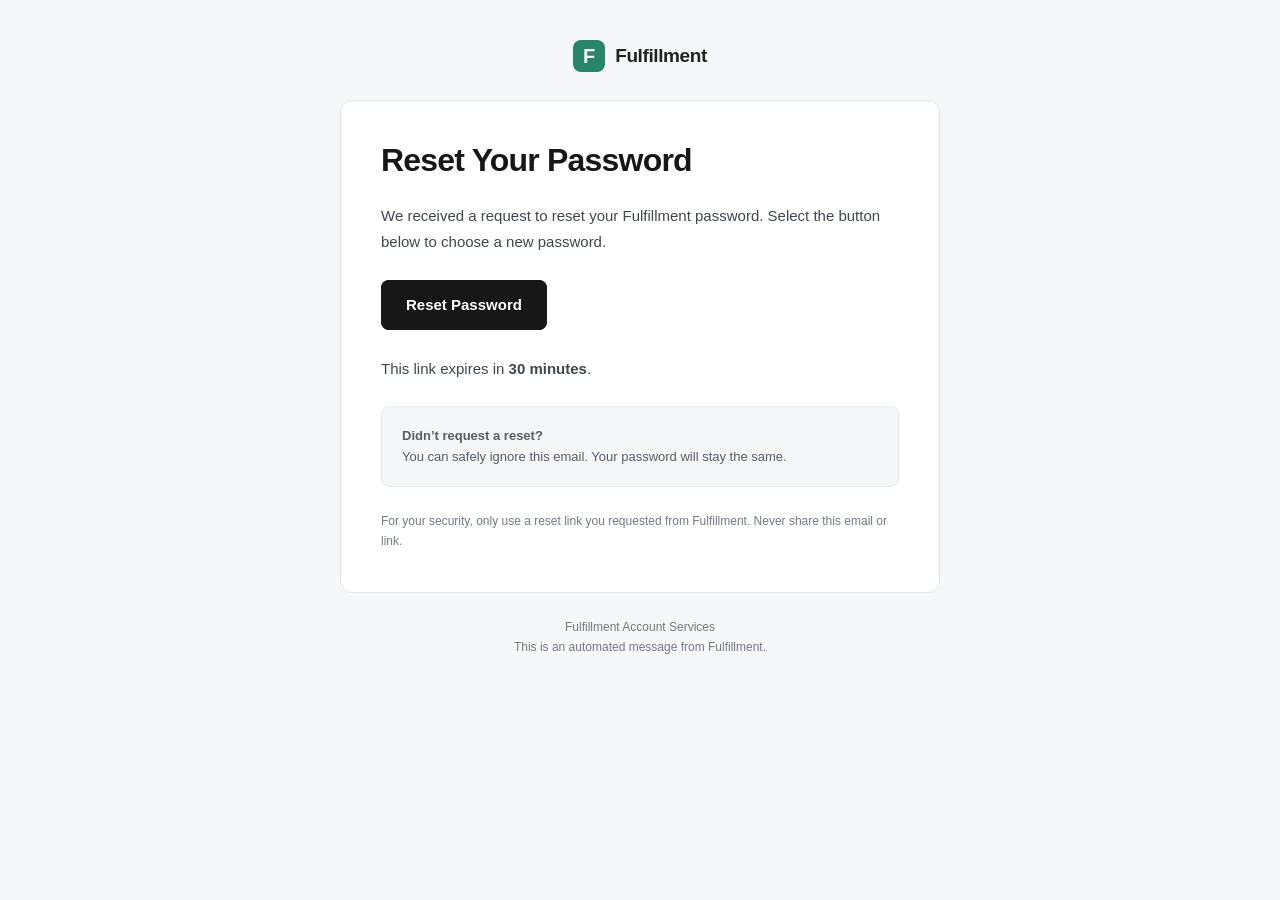
==== supabase/templates/recovery.html @ 10bcc5fd "Redesign transactional emails with shared responsive layout" ====
<!doctype html>
<html lang="en"><head><meta charset="utf-8"><meta name="viewport" content="width=device-width, initial-scale=1"><meta name="color-scheme" content="light"><title>Reset Your Password</title><style>@media only screen and (max-width:600px){.email-outer{padding:20px 12px!important}.email-content{padding:30px 22px!important}.email-title{font-size:28px!important;line-height:1.2!important}.email-brand{padding-bottom:24px!important}}a:hover{opacity:.85}</style></head>
<body style="margin:0;padding:0;background:#f6f7f8;color:#202124;font-family:Arial,Helvetica,sans-serif;-webkit-text-size-adjust:100%;text-size-adjust:100%">
<div style="display:none;font-size:1px;color:#f6f7f8;line-height:1px;max-height:0;max-width:0;opacity:0;overflow:hidden;mso-hide:all">Use this secure link to reset your Fulfillment password.</div>
<table role="presentation" width="100%" cellspacing="0" cellpadding="0" style="table-layout:fixed;background:#f6f7f8"><tr><td class="email-outer" align="center" style="padding:40px 20px">
<!--[if mso]><table role="presentation" width="600"><tr><td><![endif]-->
<table role="presentation" width="100%" cellspacing="0" cellpadding="0" style="max-width:600px;table-layout:fixed"><tr><td class="email-brand" align="center" style="padding:0 0 28px"><table role="presentation" cellspacing="0" cellpadding="0"><tr><td width="32" height="32" bgcolor="#27856a" style="width:32px;height:32px;border-radius:8px;text-align:center;font-family:Arial,Helvetica,sans-serif;font-size:20px;line-height:32px;font-weight:700;color:#ffffff">F</td><td style="padding-left:10px;font-family:Arial,Helvetica,sans-serif;font-size:19px;line-height:28px;font-weight:700;letter-spacing:-.4px;color:#202124">Fulfillment</td></tr></table></td></tr>
<tr><td class="email-content" bgcolor="#ffffff" style="padding:40px;border:1px solid #e3e6e9;border-radius:12px;font-family:Arial,Helvetica,sans-serif;overflow-wrap:anywhere;word-break:break-word"><h1 class="email-title" style="margin:0 0 24px;font-family:Arial,Helvetica,sans-serif;font-size:32px;line-height:1.2;font-weight:700;letter-spacing:-.8px;color:#171717;overflow-wrap:anywhere;word-break:normal">Reset Your Password</h1><p style="margin:0 0 18px;font-family:Arial,Helvetica,sans-serif;font-size:15px;line-height:1.7;color:#41464d;overflow-wrap:anywhere;word-break:break-word">We received a request to reset your Fulfillment password. Select the button below to choose a new password.</p><table role="presentation" cellspacing="0" cellpadding="0" style="margin:26px 0"><tr><td bgcolor="#171717" style="border-radius:8px;text-align:center"><a href="{{ .ConfirmationURL }}" style="display:inline-block;border:1px solid #171717;border-radius:8px;padding:14px 24px;font-family:Arial,Helvetica,sans-serif;font-size:15px;line-height:20px;font-weight:700;color:#ffffff;text-decoration:none;mso-padding-alt:0">Reset Password</a></td></tr></table><p style="margin:0 0 18px;font-family:Arial,Helvetica,sans-serif;font-size:15px;line-height:1.7;color:#41464d;overflow-wrap:anywhere;word-break:break-word">This link expires in <strong>30 minutes</strong>.</p><table role="presentation" width="100%" cellspacing="0" cellpadding="0" style="table-layout:fixed;margin:24px 0 0"><tr><td style="padding:18px 20px;background:#f5f6f7;border:1px solid #e7e9ec;border-radius:8px;font-family:Arial,Helvetica,sans-serif;font-size:13px;line-height:1.65;color:#555d66;overflow-wrap:anywhere;word-break:break-word"><strong>Didn’t request a reset?</strong><br>You can safely ignore this email. Your password will stay the same.</td></tr></table><p style="margin:24px 0 0;font-family:Arial,Helvetica,sans-serif;font-size:12px;line-height:1.7;color:#737a83">For your security, only use a reset link you requested from Fulfillment. Never share this email or link.</p></td></tr>
<tr><td align="center" style="padding:24px 16px 0;font-family:Arial,Helvetica,sans-serif;font-size:12px;line-height:1.7;color:#737a83">Fulfillment Account Services<br>This is an automated message from Fulfillment.</td></tr></table>
<!--[if mso]></td></tr></table><![endif]-->
</td></tr></table></body></html>
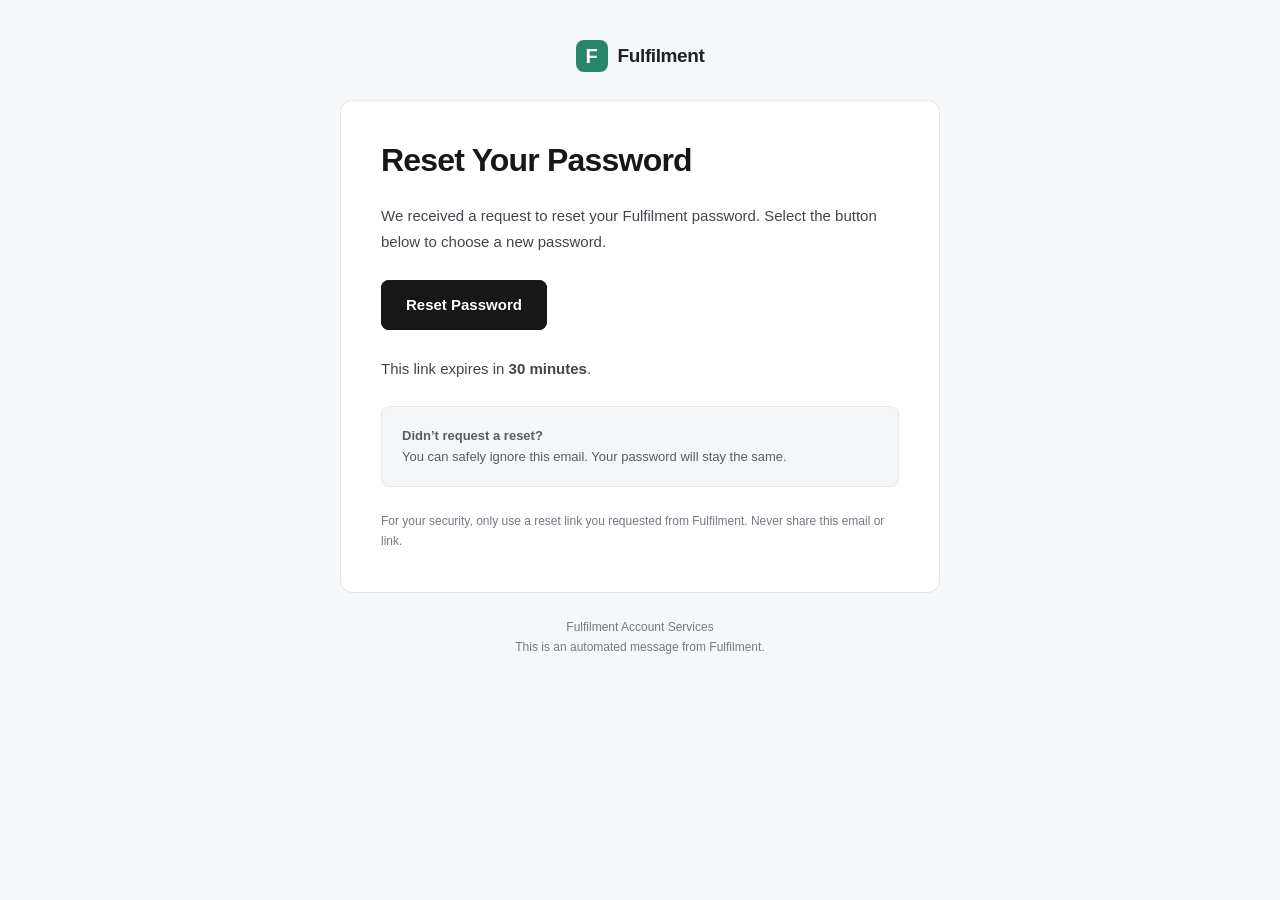
==== commit 38783bf6: "Align public branding and contact domains with fulfilment.site" ====
--- a/supabase/templates/recovery.html
+++ b/supabase/templates/recovery.html
@@ -1,11 +1,11 @@
 <!doctype html>
 <html lang="en"><head><meta charset="utf-8"><meta name="viewport" content="width=device-width, initial-scale=1"><meta name="color-scheme" content="light"><title>Reset Your Password</title><style>@media only screen and (max-width:600px){.email-outer{padding:20px 12px!important}.email-content{padding:30px 22px!important}.email-title{font-size:28px!important;line-height:1.2!important}.email-brand{padding-bottom:24px!important}}a:hover{opacity:.85}</style></head>
 <body style="margin:0;padding:0;background:#f6f7f8;color:#202124;font-family:Arial,Helvetica,sans-serif;-webkit-text-size-adjust:100%;text-size-adjust:100%">
-<div style="display:none;font-size:1px;color:#f6f7f8;line-height:1px;max-height:0;max-width:0;opacity:0;overflow:hidden;mso-hide:all">Use this secure link to reset your Fulfillment password.</div>
+<div style="display:none;font-size:1px;color:#f6f7f8;line-height:1px;max-height:0;max-width:0;opacity:0;overflow:hidden;mso-hide:all">Use this secure link to reset your Fulfilment password.</div>
 <table role="presentation" width="100%" cellspacing="0" cellpadding="0" style="table-layout:fixed;background:#f6f7f8"><tr><td class="email-outer" align="center" style="padding:40px 20px">
 <!--[if mso]><table role="presentation" width="600"><tr><td><![endif]-->
-<table role="presentation" width="100%" cellspacing="0" cellpadding="0" style="max-width:600px;table-layout:fixed"><tr><td class="email-brand" align="center" style="padding:0 0 28px"><table role="presentation" cellspacing="0" cellpadding="0"><tr><td width="32" height="32" bgcolor="#27856a" style="width:32px;height:32px;border-radius:8px;text-align:center;font-family:Arial,Helvetica,sans-serif;font-size:20px;line-height:32px;font-weight:700;color:#ffffff">F</td><td style="padding-left:10px;font-family:Arial,Helvetica,sans-serif;font-size:19px;line-height:28px;font-weight:700;letter-spacing:-.4px;color:#202124">Fulfillment</td></tr></table></td></tr>
-<tr><td class="email-content" bgcolor="#ffffff" style="padding:40px;border:1px solid #e3e6e9;border-radius:12px;font-family:Arial,Helvetica,sans-serif;overflow-wrap:anywhere;word-break:break-word"><h1 class="email-title" style="margin:0 0 24px;font-family:Arial,Helvetica,sans-serif;font-size:32px;line-height:1.2;font-weight:700;letter-spacing:-.8px;color:#171717;overflow-wrap:anywhere;word-break:normal">Reset Your Password</h1><p style="margin:0 0 18px;font-family:Arial,Helvetica,sans-serif;font-size:15px;line-height:1.7;color:#41464d;overflow-wrap:anywhere;word-break:break-word">We received a request to reset your Fulfillment password. Select the button below to choose a new password.</p><table role="presentation" cellspacing="0" cellpadding="0" style="margin:26px 0"><tr><td bgcolor="#171717" style="border-radius:8px;text-align:center"><a href="{{ .ConfirmationURL }}" style="display:inline-block;border:1px solid #171717;border-radius:8px;padding:14px 24px;font-family:Arial,Helvetica,sans-serif;font-size:15px;line-height:20px;font-weight:700;color:#ffffff;text-decoration:none;mso-padding-alt:0">Reset Password</a></td></tr></table><p style="margin:0 0 18px;font-family:Arial,Helvetica,sans-serif;font-size:15px;line-height:1.7;color:#41464d;overflow-wrap:anywhere;word-break:break-word">This link expires in <strong>30 minutes</strong>.</p><table role="presentation" width="100%" cellspacing="0" cellpadding="0" style="table-layout:fixed;margin:24px 0 0"><tr><td style="padding:18px 20px;background:#f5f6f7;border:1px solid #e7e9ec;border-radius:8px;font-family:Arial,Helvetica,sans-serif;font-size:13px;line-height:1.65;color:#555d66;overflow-wrap:anywhere;word-break:break-word"><strong>Didn’t request a reset?</strong><br>You can safely ignore this email. Your password will stay the same.</td></tr></table><p style="margin:24px 0 0;font-family:Arial,Helvetica,sans-serif;font-size:12px;line-height:1.7;color:#737a83">For your security, only use a reset link you requested from Fulfillment. Never share this email or link.</p></td></tr>
-<tr><td align="center" style="padding:24px 16px 0;font-family:Arial,Helvetica,sans-serif;font-size:12px;line-height:1.7;color:#737a83">Fulfillment Account Services<br>This is an automated message from Fulfillment.</td></tr></table>
+<table role="presentation" width="100%" cellspacing="0" cellpadding="0" style="max-width:600px;table-layout:fixed"><tr><td class="email-brand" align="center" style="padding:0 0 28px"><table role="presentation" cellspacing="0" cellpadding="0"><tr><td width="32" height="32" bgcolor="#27856a" style="width:32px;height:32px;border-radius:8px;text-align:center;font-family:Arial,Helvetica,sans-serif;font-size:20px;line-height:32px;font-weight:700;color:#ffffff">F</td><td style="padding-left:10px;font-family:Arial,Helvetica,sans-serif;font-size:19px;line-height:28px;font-weight:700;letter-spacing:-.4px;color:#202124">Fulfilment</td></tr></table></td></tr>
+<tr><td class="email-content" bgcolor="#ffffff" style="padding:40px;border:1px solid #e3e6e9;border-radius:12px;font-family:Arial,Helvetica,sans-serif;overflow-wrap:anywhere;word-break:break-word"><h1 class="email-title" style="margin:0 0 24px;font-family:Arial,Helvetica,sans-serif;font-size:32px;line-height:1.2;font-weight:700;letter-spacing:-.8px;color:#171717;overflow-wrap:anywhere;word-break:normal">Reset Your Password</h1><p style="margin:0 0 18px;font-family:Arial,Helvetica,sans-serif;font-size:15px;line-height:1.7;color:#41464d;overflow-wrap:anywhere;word-break:break-word">We received a request to reset your Fulfilment password. Select the button below to choose a new password.</p><table role="presentation" cellspacing="0" cellpadding="0" style="margin:26px 0"><tr><td bgcolor="#171717" style="border-radius:8px;text-align:center"><a href="{{ .ConfirmationURL }}" style="display:inline-block;border:1px solid #171717;border-radius:8px;padding:14px 24px;font-family:Arial,Helvetica,sans-serif;font-size:15px;line-height:20px;font-weight:700;color:#ffffff;text-decoration:none;mso-padding-alt:0">Reset Password</a></td></tr></table><p style="margin:0 0 18px;font-family:Arial,Helvetica,sans-serif;font-size:15px;line-height:1.7;color:#41464d;overflow-wrap:anywhere;word-break:break-word">This link expires in <strong>30 minutes</strong>.</p><table role="presentation" width="100%" cellspacing="0" cellpadding="0" style="table-layout:fixed;margin:24px 0 0"><tr><td style="padding:18px 20px;background:#f5f6f7;border:1px solid #e7e9ec;border-radius:8px;font-family:Arial,Helvetica,sans-serif;font-size:13px;line-height:1.65;color:#555d66;overflow-wrap:anywhere;word-break:break-word"><strong>Didn’t request a reset?</strong><br>You can safely ignore this email. Your password will stay the same.</td></tr></table><p style="margin:24px 0 0;font-family:Arial,Helvetica,sans-serif;font-size:12px;line-height:1.7;color:#737a83">For your security, only use a reset link you requested from Fulfilment. Never share this email or link.</p></td></tr>
+<tr><td align="center" style="padding:24px 16px 0;font-family:Arial,Helvetica,sans-serif;font-size:12px;line-height:1.7;color:#737a83">Fulfilment Account Services<br>This is an automated message from Fulfilment.</td></tr></table>
 <!--[if mso]></td></tr></table><![endif]-->
 </td></tr></table></body></html>
